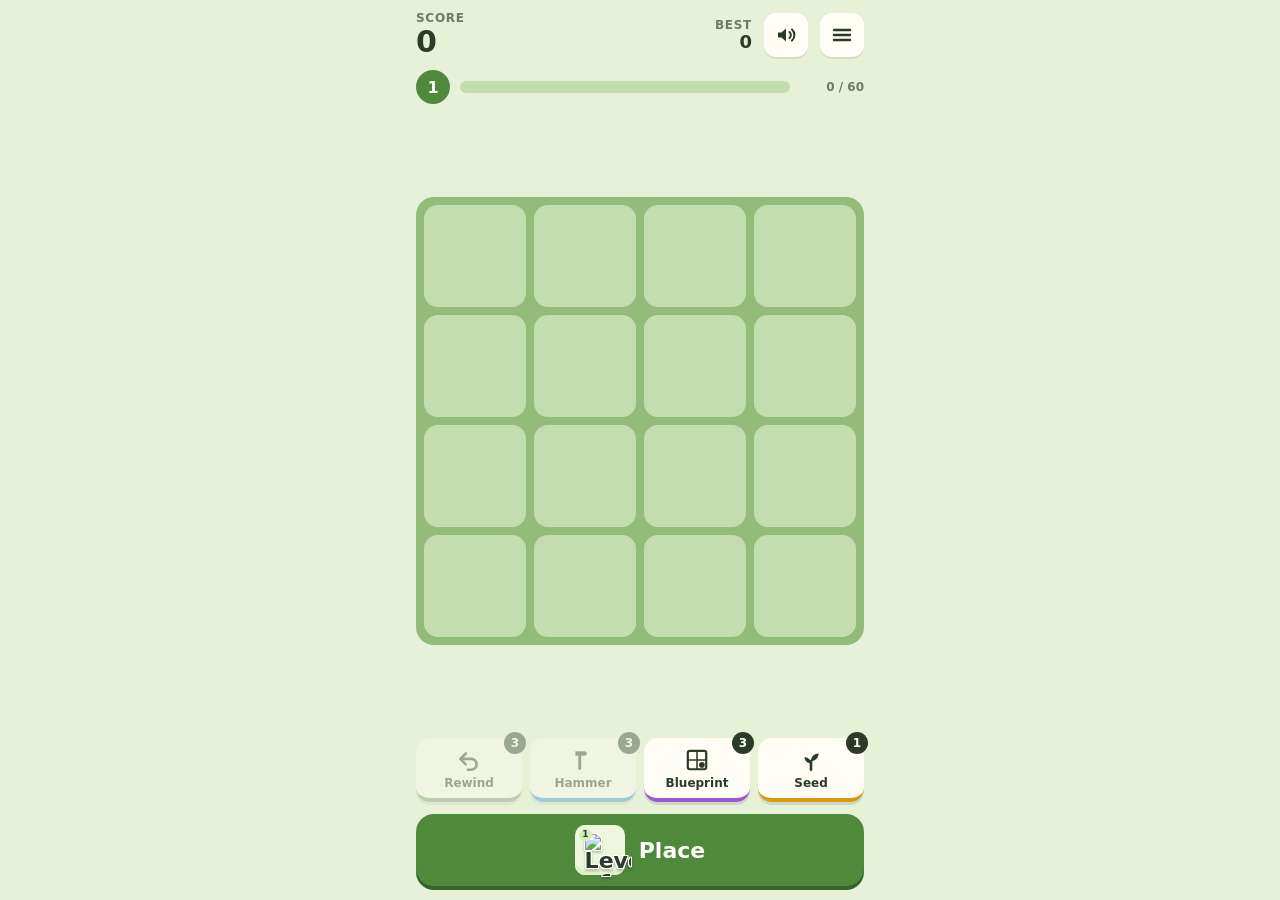
==== index.html @ 5126c2ed "Initial Commit" ====
<!doctype html>
<html lang="en">
<head>
<meta charset="utf-8">
<meta name="viewport" content="width=device-width, initial-scale=1, viewport-fit=cover, user-scalable=no">
<meta name="theme-color" content="#e6f1d8">
<meta name="apple-mobile-web-app-capable" content="yes">
<meta name="mobile-web-app-capable" content="yes">
<title>Peeble Merge</title>
<meta name="description" content="4x4 merge game">
<meta property="og:type" content="website">
<meta property="og:title" content="Peeble Merge">
<meta property="og:description" content="4x4 merge game">
<meta property="og:image" content="preview.png">
<meta property="og:image:width" content="1200">
<meta property="og:image:height" content="630">
<meta property="og:image:alt" content="A 4x4 game board">
<meta name="twitter:card" content="summary_large_image">
<link rel="icon" type="image/svg+xml" href="favicon.svg">
<link rel="apple-touch-icon" href="apple-touch-icon.png">
<link rel="stylesheet" href="style.css">
</head>
<body>
<div id="app">
  <header class="top">
    <div class="stat">
      <span class="stat-label">Score</span>
      <span class="stat-value" id="score">0</span>
    </div>
    <div class="stat stat-right">
      <span class="stat-label">Best</span>
      <span class="stat-value small" id="best">0</span>
    </div>
    <button class="icon-btn" id="sound-btn" aria-label="Sound on">
      <svg viewBox="0 0 24 24" aria-hidden="true"><path d="M4 9.5h3.5L12 5.5v13l-4.5-4H4z" fill="currentColor"/><path class="sound-waves" d="M15.5 9a4 4 0 0 1 0 6M18 6.5a7.5 7.5 0 0 1 0 11" stroke="currentColor" stroke-width="2" stroke-linecap="round" fill="none"/><path class="sound-off" d="M16 9.5l5 5M21 9.5l-5 5" stroke="currentColor" stroke-width="2.2" stroke-linecap="round"/></svg>
    </button>
    <button class="icon-btn" id="menu-btn" aria-label="Menu">
      <svg viewBox="0 0 24 24" aria-hidden="true"><path d="M4 7h16M4 12h16M4 17h16" stroke="currentColor" stroke-width="2.4" stroke-linecap="round" fill="none"/></svg>
    </button>
  </header>

  <div class="level-bar" title="Merges fill this bar. Each level gives a random item.">
    <span class="plv" id="plv">1</span>
    <div class="xp-track"><div class="xp-fill" id="xp-fill"></div></div>
    <span class="xp-text" id="xp-text">0 / 60</span>
  </div>

  <div class="board-wrap" id="board-wrap">
    <div class="board" id="board"></div>
    <div class="drop-toast" id="drop-toast" hidden></div>
  </div>

  <div class="tool-area">
  <div class="seed-picker" id="seed-picker" hidden></div>
  <div class="tools" id="tools">
    <button class="tool" data-tool="hammer" title="Destroy a block">
      <svg viewBox="0 0 24 24" aria-hidden="true"><path d="M5 4h9l2 2-2 2H5z" fill="currentColor"/><path d="M9 8v12" stroke="currentColor" stroke-width="2.6" stroke-linecap="round"/></svg>
      <span class="tool-name">Hammer</span><span class="badge" data-count="hammer">0</span>
    </button>
    <button class="tool" data-tool="rewind" title="Undo the last placement or merge">
      <svg viewBox="0 0 24 24" aria-hidden="true"><path d="M9 6 4 11l5 5" stroke="currentColor" stroke-width="2.4" fill="none" stroke-linecap="round" stroke-linejoin="round"/><path d="M4.5 11H14a5 5 0 0 1 0 10h-3" stroke="currentColor" stroke-width="2.4" fill="none" stroke-linecap="round"/></svg>
      <span class="tool-name">Rewind</span><span class="badge" data-count="rewind">0</span>
    </button>
    <button class="tool" data-tool="blueprint" title="Place the next block on a tile you pick">
      <svg viewBox="0 0 24 24" aria-hidden="true"><rect x="3.5" y="3.5" width="17" height="17" rx="2" stroke="currentColor" stroke-width="2" fill="none"/><path d="M3.5 12h17M12 3.5v17" stroke="currentColor" stroke-width="1.4"/><circle cx="16.5" cy="16.5" r="2.6" fill="currentColor"/></svg>
      <span class="tool-name">Blueprint</span><span class="badge" data-count="blueprint">0</span>
    </button>
    <button class="tool" data-tool="seed" title="Place a level 1 to 5 block">
      <svg viewBox="0 0 24 24" aria-hidden="true"><path d="M12 21v-8" stroke="currentColor" stroke-width="2.4" stroke-linecap="round"/><path d="M12 13c0-4 3-7 7-7 0 4-3 7-7 7zM12 15c0-3-2.5-5.5-6-5.5 0 3 2.5 5.5 6 5.5z" fill="currentColor"/></svg>
      <span class="tool-name">Seed</span><span class="badge" data-count="seed">0</span>
    </button>
  </div>
  </div>

  <button class="place-btn" id="place-btn">
    <span class="next-tile" id="next-tile"></span>
    <span class="place-label">Place</span>
  </button>
</div>

<div class="overlay" id="overlay" hidden>
  <div class="sheet" id="sheet" role="dialog" aria-modal="true"></div>
</div>

<script type="module" src="js/main.js"></script>
</body>
</html>
---- style.css ----
:root {
  --bg: #e6f1d8;
  --panel: #fffdf5;
  --ink: #2c3a28;
  --muted: #6c7b64;
  --accent: #4f8a3c;
  --accent-ink: #ffffff;
  --board: #93bb79;
  --cell: #c4ddae;
  --select: #ffffff;
  --target: #fff3a8;
  --danger: #d9534f;
  --gap: 8px;
  --radius: 14px;
}

* { box-sizing: border-box; }

html, body {
  margin: 0;
  height: 100%;
  background: var(--bg);
  color: var(--ink);
  font-family: system-ui, -apple-system, "Segoe UI", Roboto, sans-serif;
  overscroll-behavior: none;
  -webkit-user-select: none;
  user-select: none;
  -webkit-tap-highlight-color: transparent;
  -webkit-touch-callout: none;
}

button {
  font: inherit;
  color: inherit;
  border: 0;
  cursor: pointer;
  touch-action: manipulation;
}

button:disabled { cursor: default; }

#app {
  max-width: 480px;
  margin: 0 auto;
  min-height: 100dvh;
  display: flex;
  flex-direction: column;
  gap: 12px;
  padding: max(12px, env(safe-area-inset-top)) 16px max(14px, env(safe-area-inset-bottom));
}

/* Header */

.top {
  display: flex;
  align-items: center;
  gap: 12px;
}

.stat { display: flex; flex-direction: column; line-height: 1.1; }
.stat-right { margin-left: auto; text-align: right; }
.stat-label { font-size: 12px; font-weight: 600; color: var(--muted); text-transform: uppercase; letter-spacing: 0.06em; }
.stat-value { font-size: 30px; font-weight: 800; font-variant-numeric: tabular-nums; }
.stat-value.small { font-size: 18px; font-weight: 700; }

.icon-btn {
  width: 44px;
  height: 44px;
  border-radius: 12px;
  background: var(--panel);
  display: grid;
  place-items: center;
  box-shadow: 0 2px 0 rgba(0, 0, 0, 0.08);
}
.icon-btn svg { width: 24px; height: 24px; }
#sound-btn .sound-off { display: none; }
#sound-btn.muted { color: var(--muted); }
#sound-btn.muted .sound-off { display: inline; }
#sound-btn.muted .sound-waves { display: none; }

/* Level bar */

.level-bar {
  display: flex;
  align-items: center;
  gap: 10px;
}

.plv {
  min-width: 34px;
  height: 34px;
  padding: 0 6px;
  border-radius: 17px;
  background: var(--accent);
  color: var(--accent-ink);
  display: grid;
  place-items: center;
  font-weight: 800;
  font-size: 16px;
  font-variant-numeric: tabular-nums;
}
.plv.bump { animation: merge-pop 0.4s ease-out; }

.xp-track {
  flex: 1;
  height: 12px;
  border-radius: 6px;
  background: var(--cell);
  overflow: hidden;
}
.xp-fill {
  height: 100%;
  width: 0;
  border-radius: 6px;
  background: linear-gradient(90deg, #8fd17f, var(--accent));
  transition: width 0.35s ease-out;
}
.xp-text {
  min-width: 64px;
  text-align: right;
  font-size: 12px;
  font-weight: 600;
  color: var(--muted);
  font-variant-numeric: tabular-nums;
}

/* Level-up drop */

.drop-toast {
  position: absolute;
  z-index: 40;
  left: 50%;
  top: 18%;
  transform: translateX(-50%);
  min-width: 190px;
  padding: 14px 18px 12px;
  border-radius: 18px;
  background: var(--panel);
  border: 3px solid var(--rc, var(--accent));
  box-shadow: 0 10px 28px rgba(0, 0, 0, 0.25);
  text-align: center;
  pointer-events: none;
  animation: toast 2.2s ease-in-out forwards;
}
.drop-toast[hidden] { display: none; }
.drop-toast .toast-level { font-size: 13px; font-weight: 700; color: var(--muted); text-transform: uppercase; letter-spacing: 0.08em; }
.drop-toast .toast-item { white-space: nowrap; display: flex; align-items: center; justify-content: center; gap: 8px; margin: 6px 0 4px; font-size: 22px; font-weight: 800; }
.drop-toast .toast-item svg { width: 30px; height: 30px; color: var(--rc, var(--ink)); }
.drop-toast .toast-rarity { font-size: 13px; font-weight: 800; color: var(--rc, var(--muted)); text-transform: uppercase; letter-spacing: 0.1em; }

[data-rarity="0"] { --rc: #7f9474; }
[data-rarity="1"] { --rc: #3f8fd2; }
[data-rarity="2"] { --rc: #9b59d0; }
[data-rarity="3"] { --rc: #d99a12; }

@keyframes toast {
  0% { opacity: 0; transform: translateX(-50%) scale(0.7); }
  12% { opacity: 1; transform: translateX(-50%) scale(1.05); }
  18% { transform: translateX(-50%) scale(1); }
  82% { opacity: 1; transform: translateX(-50%) scale(1); }
  100% { opacity: 0; transform: translateX(-50%) translateY(-12px); }
}

/* Board */

.board-wrap {
  position: relative;
  width: min(100%, calc(100dvh - 340px));
  min-width: 240px;
  aspect-ratio: 1;
  margin: auto;
}

.board {
  position: absolute;
  inset: 0;
  display: grid;
  grid-template-columns: repeat(4, 1fr);
  grid-template-rows: repeat(4, 1fr);
  gap: var(--gap);
  padding: var(--gap);
  background: var(--board);
  border-radius: calc(var(--radius) + 4px);
  touch-action: none;
}

.cell {
  position: relative;
  background: var(--cell);
  border-radius: var(--radius);
}

.cell.can-place::after {
  content: "";
  position: absolute;
  inset: 4px;
  border: 3px dashed var(--accent);
  border-radius: calc(var(--radius) - 4px);
  animation: breathe 1.2s ease-in-out infinite;
}

.block {
  position: absolute;
  inset: 0;
  border-radius: var(--radius);
  display: grid;
  place-items: center;
  background: var(--c);
  color: var(--t);
  box-shadow: inset 0 -5px 0 rgba(0, 0, 0, 0.16);
  font-weight: 800;
  font-size: clamp(20px, 8vmin, 38px);
  line-height: 1;
  transition: transform 0.1s, opacity 0.1s;
}

.block .lv { font-size: 0.36em; font-weight: 700; opacity: 0.75; margin-bottom: -0.15em; }
.block .num { display: block; }
.block-inner { display: flex; flex-direction: column; align-items: center; }

.themed .block {
  background: var(--c);
  background: color-mix(in srgb, var(--c) 38%, #fffdf5);
  box-shadow: inset 0 -5px 0 color-mix(in srgb, var(--c) 75%, #fffdf5);
}
.block .icon {
  width: 70%;
  height: 70%;
  object-fit: contain;
  pointer-events: none;
  -webkit-user-drag: none;
  /* Four offset white shadows trace the icon's outline, then a soft shadow sits under it. */
  --o: 2px;
  filter:
    drop-shadow(var(--o) 0 0 #ffffff) drop-shadow(calc(-1 * var(--o)) 0 0 #ffffff)
    drop-shadow(0 var(--o) 0 #ffffff) drop-shadow(0 calc(-1 * var(--o)) 0 #ffffff)
    drop-shadow(0 2px 1px rgba(0, 0, 0, 0.2));
}
.next-tile .block .icon, .seed-option .block .icon, .collection .block .icon { --o: 1px; }
.block .corner {
  position: absolute;
  top: 4px;
  left: 4px;
  min-width: 1.5em;
  padding: 0.15em 0.35em;
  border-radius: 0.8em;
  background: var(--c);
  color: var(--t);
  font-size: max(9px, 0.32em);
  font-weight: 800;
  line-height: 1;
  text-align: center;
}
.collection .block .corner, .seed-option .block .corner { display: none; }

.themes {
  display: grid;
  grid-template-columns: repeat(auto-fill, minmax(104px, 1fr));
  gap: 8px;
  margin-bottom: 18px;
}
.volumes { margin-bottom: 18px; }
.volume-row {
  display: grid;
  grid-template-columns: 64px 1fr 44px;
  align-items: center;
  gap: 10px;
  height: 44px;
  font-size: 15px;
  font-weight: 600;
}
.volume-row output {
  text-align: right;
  font-size: 13px;
  color: var(--muted);
  font-variant-numeric: tabular-nums;
}
.volume-row input[type="range"] {
  width: 100%;
  height: 32px;
  margin: 0;
  background: transparent;
  accent-color: var(--accent);
  -webkit-appearance: none;
  appearance: none;
  touch-action: pan-x;
}
.volume-row input[type="range"]::-webkit-slider-runnable-track { height: 8px; border-radius: 4px; background: var(--cell); }
.volume-row input[type="range"]::-moz-range-track { height: 8px; border-radius: 4px; background: var(--cell); }
.volume-row input[type="range"]::-moz-range-progress { height: 8px; border-radius: 4px; background: var(--accent); }
.volume-row input[type="range"]::-webkit-slider-thumb {
  -webkit-appearance: none;
  width: 26px;
  height: 26px;
  margin-top: -9px;
  border-radius: 50%;
  background: var(--accent);
  border: 3px solid #ffffff;
  box-shadow: 0 1px 4px rgba(0, 0, 0, 0.3);
}
.volume-row input[type="range"]::-moz-range-thumb {
  width: 20px;
  height: 20px;
  border-radius: 50%;
  background: var(--accent);
  border: 3px solid #ffffff;
  box-shadow: 0 1px 4px rgba(0, 0, 0, 0.3);
}

.theme-btn {
  display: flex;
  flex-direction: column;
  align-items: center;
  gap: 6px;
  padding: 10px 6px;
  border-radius: 14px;
  background: #eef2e8;
  font-size: 14px;
  font-weight: 700;
  border: 3px solid transparent;
}
.theme-btn.active { border-color: var(--accent); background: #ffffff; }
.theme-preview { display: flex; gap: 2px; height: 28px; align-items: center; }
.theme-preview img {
  width: 26px;
  height: 26px;
  filter: drop-shadow(1px 0 0 #ffffff) drop-shadow(-1px 0 0 #ffffff) drop-shadow(0 1px 0 #ffffff) drop-shadow(0 -1px 0 #ffffff);
}
.theme-nums { font-weight: 800; color: var(--muted); letter-spacing: 0.1em; }

.block.max { box-shadow: inset 0 -5px 0 rgba(0, 0, 0, 0.2), inset 0 0 0 4px #ffd75e; }

.cell.selected .block { transform: scale(1.06); box-shadow: inset 0 -5px 0 rgba(0, 0, 0, 0.16), 0 0 0 4px var(--select); }
.cell.target::after, .cell.hammer-target::after {
  content: "";
  position: absolute;
  inset: -3px;
  border-radius: calc(var(--radius) + 3px);
  pointer-events: none;
}
.cell.target::after { box-shadow: 0 0 0 4px var(--target); animation: breathe 0.9s ease-in-out infinite; }
.cell.hammer-target::after { box-shadow: 0 0 0 3px var(--danger); }
.cell.drop-hover .block { transform: scale(1.1); }
.cell.dragging .block { opacity: 0.35; }

.ghost {
  position: fixed;
  z-index: 50;
  pointer-events: none;
  transform: translate(-50%, -50%) scale(1.08);
  box-shadow: 0 10px 20px rgba(0, 0, 0, 0.25), inset 0 -5px 0 rgba(0, 0, 0, 0.16);
  inset: auto;
  transition: none;
}

.pop { animation: pop 0.22s ease-out; }
.merge-pop { animation: merge-pop 0.3s ease-out; }
.smash { animation: smash 0.25s ease-in forwards; }

.float {
  position: absolute;
  z-index: 20;
  pointer-events: none;
  font-weight: 800;
  font-size: 18px;
  color: #ffffff;
  text-shadow: 0 1px 3px rgba(0, 0, 0, 0.5);
  transform: translate(-50%, -50%);
  animation: float-up 0.8s ease-out forwards;
}

/* Tools */

.tools {
  display: grid;
  grid-template-columns: repeat(4, 1fr);
  gap: 8px;
}

.tool {
  position: relative;
  height: 64px;
  border-radius: 14px;
  background: var(--panel);
  display: flex;
  flex-direction: column;
  align-items: center;
  justify-content: center;
  gap: 3px;
  box-shadow: 0 3px 0 rgba(0, 0, 0, 0.1);
}
.tool svg { width: 26px; height: 26px; }
.tool-name { font-size: 12px; font-weight: 600; }
.tool { border-bottom: 4px solid var(--rc, transparent); }
.tool:disabled { opacity: 0.4; }
.tool.gain { animation: merge-pop 0.45s ease-out; }
.tool.rescue { animation: rescue 1s ease-in-out infinite; }
@keyframes rescue {
  50% { transform: scale(1.06); box-shadow: 0 0 0 4px var(--target), 0 3px 0 rgba(0, 0, 0, 0.1); }
}
.badge.full { background: #d99a12; }
.tool.active { background: var(--accent); color: var(--accent-ink); }
.tool.active[data-tool="hammer"] { background: var(--danger); }

.badge {
  position: absolute;
  top: -6px;
  right: -4px;
  min-width: 22px;
  height: 22px;
  padding: 0 6px;
  border-radius: 11px;
  background: var(--ink);
  color: #ffffff;
  font-size: 12px;
  font-weight: 700;
  display: grid;
  place-items: center;
}

.tool-area { position: relative; }

.seed-picker {
  position: absolute;
  z-index: 30;
  left: 0;
  right: 0;
  bottom: calc(100% + 10px);
  box-shadow: 0 6px 18px rgba(0, 0, 0, 0.2);
  display: grid;
  grid-template-columns: repeat(5, 1fr);
  gap: 8px;
  padding: 8px;
  border-radius: 14px;
  background: var(--panel);
}
.seed-picker[hidden] { display: none; }
.seed-option {
  position: relative;
  aspect-ratio: 1;
  border-radius: 10px;
  background: transparent;
  padding: 0;
}
.seed-option .block { font-size: 20px; border-radius: 10px; }

/* Place button */

.place-btn {
  height: 72px;
  border-radius: 18px;
  background: var(--accent);
  color: var(--accent-ink);
  display: flex;
  align-items: center;
  justify-content: center;
  gap: 14px;
  font-size: 22px;
  font-weight: 800;
  box-shadow: 0 4px 0 #36632a;
}
.place-btn:active:not(:disabled) { transform: translateY(2px); box-shadow: 0 2px 0 #36632a; }
.place-btn:disabled { opacity: 0.45; }

.next-tile {
  position: relative;
  width: 50px;
  height: 50px;
}
.next-tile .block { font-size: 22px; border-radius: 10px; }

/* Overlay */

.overlay {
  position: fixed;
  inset: 0;
  z-index: 100;
  background: rgba(30, 40, 25, 0.55);
  display: grid;
  place-items: center;
  padding: 16px;
}
.overlay[hidden] { display: none; }

.sheet {
  width: min(560px, calc(100vw - 32px));
  max-height: calc(100dvh - 32px);
  overflow-y: auto;
  background: var(--panel);
  border-radius: 20px;
  padding: 22px 20px 20px;
  animation: pop 0.2s ease-out;
}
.sheet h2 { margin: 0 0 12px; font-size: 22px; }
.sheet p, .sheet li { font-size: 15px; line-height: 1.45; }
.sheet ul { padding-left: 20px; margin: 8px 0 14px; }

.result-row {
  display: flex;
  justify-content: space-between;
  align-items: center;
  padding: 10px 0;
  border-bottom: 1px solid rgba(0, 0, 0, 0.08);
  font-size: 16px;
}
.result-row strong { font-size: 20px; font-variant-numeric: tabular-nums; }
.new-best { color: var(--accent); font-weight: 800; margin: 10px 0 0; }

.sheet-actions { display: flex; flex-direction: column; gap: 10px; margin-top: 18px; }
.btn {
  height: 52px;
  border-radius: 14px;
  font-weight: 700;
  font-size: 17px;
  background: #e9eee2;
}
.btn.primary { background: var(--accent); color: var(--accent-ink); }
.btn.danger { background: var(--danger); color: #ffffff; }

.collection {
  display: grid;
  grid-template-columns: repeat(7, 1fr);
  gap: 6px;
  margin: 8px 0 4px;
}
.collection .slot { position: relative; aspect-ratio: 1; border-radius: 8px; background: #e2e8da; }
.collection .block { font-size: 14px; border-radius: 8px; box-shadow: inset 0 -3px 0 rgba(0, 0, 0, 0.16); }

@keyframes pop {
  0% { transform: scale(0.6); opacity: 0; }
  70% { transform: scale(1.06); opacity: 1; }
  100% { transform: scale(1); }
}
@keyframes merge-pop {
  0% { transform: scale(0.8); }
  50% { transform: scale(1.18); }
  100% { transform: scale(1); }
}
@keyframes smash {
  to { transform: scale(0.2) rotate(20deg); opacity: 0; }
}
@keyframes float-up {
  0% { opacity: 0; transform: translate(-50%, -30%); }
  20% { opacity: 1; }
  100% { opacity: 0; transform: translate(-50%, -150%); }
}
@keyframes breathe {
  50% { opacity: 0.45; }
}

@media (prefers-reduced-motion: reduce) {
  *, *::before, *::after { animation-duration: 0.01ms !important; animation-iteration-count: 1 !important; }
}
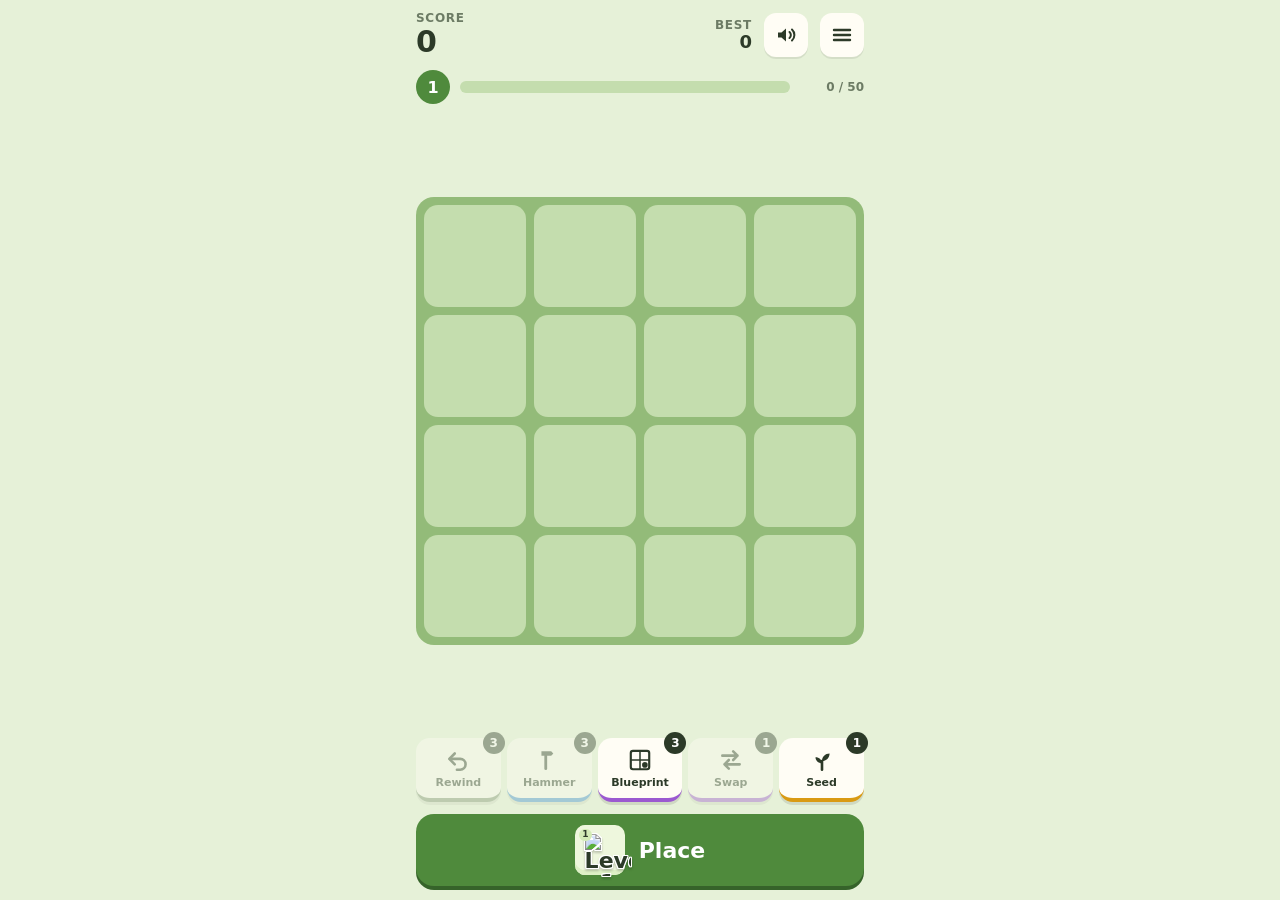
==== commit 012b30e0: "Swap Item" ====
--- a/index.html
+++ b/index.html
@@ -11,7 +11,8 @@
 <meta property="og:type" content="website">
 <meta property="og:title" content="Peeble Merge">
 <meta property="og:description" content="4x4 merge game">
-<meta property="og:image" content="preview.png">
+<meta property="og:url" content="https://maplesugarstone.github.io/PeebleMerge/">
+<meta property="og:image" content="https://maplesugarstone.github.io/PeebleMerge/preview.png">
 <meta property="og:image:width" content="1200">
 <meta property="og:image:height" content="630">
 <meta property="og:image:alt" content="A 4x4 game board">
@@ -65,6 +66,10 @@
       <svg viewBox="0 0 24 24" aria-hidden="true"><rect x="3.5" y="3.5" width="17" height="17" rx="2" stroke="currentColor" stroke-width="2" fill="none"/><path d="M3.5 12h17M12 3.5v17" stroke="currentColor" stroke-width="1.4"/><circle cx="16.5" cy="16.5" r="2.6" fill="currentColor"/></svg>
       <span class="tool-name">Blueprint</span><span class="badge" data-count="blueprint">0</span>
     </button>
+    <button class="tool" data-tool="swap" title="Trade the places of two tiles">
+      <svg viewBox="0 0 24 24" aria-hidden="true"><path d="M4 8h14M14 4l4 4-4 4M20 16H6M10 12l-4 4 4 4" stroke="currentColor" stroke-width="2.4" fill="none" stroke-linecap="round" stroke-linejoin="round"/></svg>
+      <span class="tool-name">Swap</span><span class="badge" data-count="swap">0</span>
+    </button>
     <button class="tool" data-tool="seed" title="Place a level 1 to 5 block">
       <svg viewBox="0 0 24 24" aria-hidden="true"><path d="M12 21v-8" stroke="currentColor" stroke-width="2.4" stroke-linecap="round"/><path d="M12 13c0-4 3-7 7-7 0 4-3 7-7 7zM12 15c0-3-2.5-5.5-6-5.5 0 3 2.5 5.5 6 5.5z" fill="currentColor"/></svg>
       <span class="tool-name">Seed</span><span class="badge" data-count="seed">0</span>
--- a/style.css
+++ b/style.css
@@ -340,6 +340,14 @@
 }
 .cell.target::after { box-shadow: 0 0 0 4px var(--target); animation: breathe 0.9s ease-in-out infinite; }
 .cell.hammer-target::after { box-shadow: 0 0 0 3px var(--danger); }
+.cell.swap-target::after {
+  content: "";
+  position: absolute;
+  inset: -3px;
+  border-radius: calc(var(--radius) + 3px);
+  pointer-events: none;
+  box-shadow: 0 0 0 3px #9b59d0;
+}
 .cell.drop-hover .block { transform: scale(1.1); }
 .cell.dragging .block { opacity: 0.35; }
 
@@ -373,8 +381,8 @@
 
 .tools {
   display: grid;
-  grid-template-columns: repeat(4, 1fr);
-  gap: 8px;
+  grid-template-columns: repeat(5, 1fr);
+  gap: 6px;
 }
 
 .tool {
@@ -390,7 +398,7 @@
   box-shadow: 0 3px 0 rgba(0, 0, 0, 0.1);
 }
 .tool svg { width: 26px; height: 26px; }
-.tool-name { font-size: 12px; font-weight: 600; }
+.tool-name { font-size: 11px; font-weight: 600; }
 .tool { border-bottom: 4px solid var(--rc, transparent); }
 .tool:disabled { opacity: 0.4; }
 .tool.gain { animation: merge-pop 0.45s ease-out; }
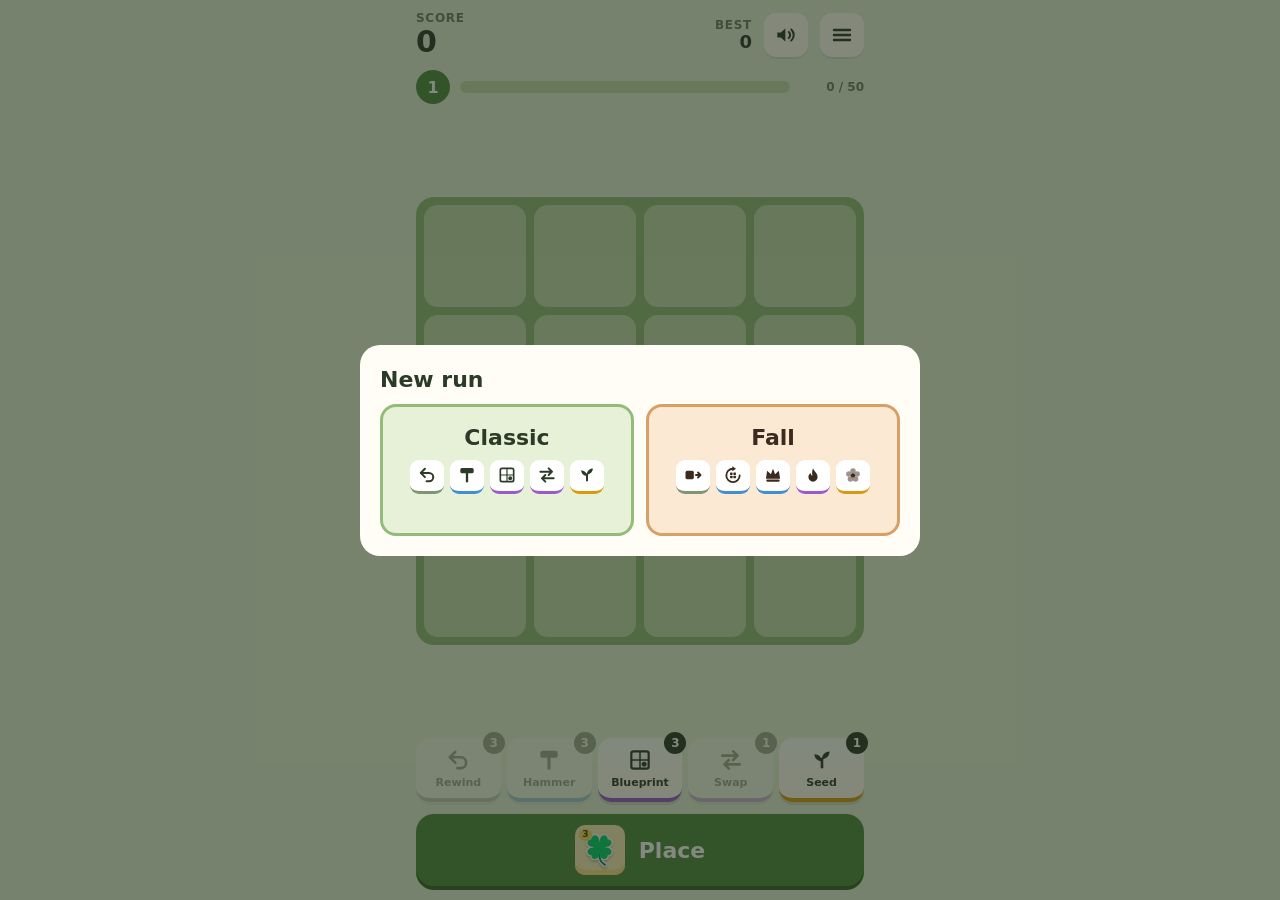
==== commit d92d87b4: "Added Fall" ====
--- a/index.html
+++ b/index.html
@@ -19,7 +19,7 @@
 <meta name="twitter:card" content="summary_large_image">
 <link rel="icon" type="image/svg+xml" href="favicon.svg">
 <link rel="apple-touch-icon" href="apple-touch-icon.png">
-<link rel="stylesheet" href="style.css">
+<link rel="stylesheet" href="style.css?v=dev">
 </head>
 <body>
 <div id="app">
@@ -33,7 +33,7 @@
       <span class="stat-value small" id="best">0</span>
     </div>
     <button class="icon-btn" id="sound-btn" aria-label="Sound on">
-      <svg viewBox="0 0 24 24" aria-hidden="true"><path d="M4 9.5h3.5L12 5.5v13l-4.5-4H4z" fill="currentColor"/><path class="sound-waves" d="M15.5 9a4 4 0 0 1 0 6M18 6.5a7.5 7.5 0 0 1 0 11" stroke="currentColor" stroke-width="2" stroke-linecap="round" fill="none"/><path class="sound-off" d="M16 9.5l5 5M21 9.5l-5 5" stroke="currentColor" stroke-width="2.2" stroke-linecap="round"/></svg>
+      <svg viewBox="0 0 24 24" aria-hidden="true"><path d="M3.3 9.5h3.5l4.5-4v13l-4.5-4H3.3z" fill="currentColor"/><path class="sound-waves" d="M14.8 9a4 4 0 0 1 0 6M17.3 6.5a7.5 7.5 0 0 1 0 11" stroke="currentColor" stroke-width="2" stroke-linecap="round" fill="none"/><path class="sound-off" d="M15.3 9.5l5 5M20.3 9.5l-5 5" stroke="currentColor" stroke-width="2.2" stroke-linecap="round"/></svg>
     </button>
     <button class="icon-btn" id="menu-btn" aria-label="Menu">
       <svg viewBox="0 0 24 24" aria-hidden="true"><path d="M4 7h16M4 12h16M4 17h16" stroke="currentColor" stroke-width="2.4" stroke-linecap="round" fill="none"/></svg>
@@ -52,29 +52,8 @@
   </div>
 
   <div class="tool-area">
-  <div class="seed-picker" id="seed-picker" hidden></div>
-  <div class="tools" id="tools">
-    <button class="tool" data-tool="hammer" title="Destroy a block">
-      <svg viewBox="0 0 24 24" aria-hidden="true"><path d="M5 4h9l2 2-2 2H5z" fill="currentColor"/><path d="M9 8v12" stroke="currentColor" stroke-width="2.6" stroke-linecap="round"/></svg>
-      <span class="tool-name">Hammer</span><span class="badge" data-count="hammer">0</span>
-    </button>
-    <button class="tool" data-tool="rewind" title="Undo the last placement or merge">
-      <svg viewBox="0 0 24 24" aria-hidden="true"><path d="M9 6 4 11l5 5" stroke="currentColor" stroke-width="2.4" fill="none" stroke-linecap="round" stroke-linejoin="round"/><path d="M4.5 11H14a5 5 0 0 1 0 10h-3" stroke="currentColor" stroke-width="2.4" fill="none" stroke-linecap="round"/></svg>
-      <span class="tool-name">Rewind</span><span class="badge" data-count="rewind">0</span>
-    </button>
-    <button class="tool" data-tool="blueprint" title="Place the next block on a tile you pick">
-      <svg viewBox="0 0 24 24" aria-hidden="true"><rect x="3.5" y="3.5" width="17" height="17" rx="2" stroke="currentColor" stroke-width="2" fill="none"/><path d="M3.5 12h17M12 3.5v17" stroke="currentColor" stroke-width="1.4"/><circle cx="16.5" cy="16.5" r="2.6" fill="currentColor"/></svg>
-      <span class="tool-name">Blueprint</span><span class="badge" data-count="blueprint">0</span>
-    </button>
-    <button class="tool" data-tool="swap" title="Trade the places of two tiles">
-      <svg viewBox="0 0 24 24" aria-hidden="true"><path d="M4 8h14M14 4l4 4-4 4M20 16H6M10 12l-4 4 4 4" stroke="currentColor" stroke-width="2.4" fill="none" stroke-linecap="round" stroke-linejoin="round"/></svg>
-      <span class="tool-name">Swap</span><span class="badge" data-count="swap">0</span>
-    </button>
-    <button class="tool" data-tool="seed" title="Place a level 1 to 5 block">
-      <svg viewBox="0 0 24 24" aria-hidden="true"><path d="M12 21v-8" stroke="currentColor" stroke-width="2.4" stroke-linecap="round"/><path d="M12 13c0-4 3-7 7-7 0 4-3 7-7 7zM12 15c0-3-2.5-5.5-6-5.5 0 3 2.5 5.5 6 5.5z" fill="currentColor"/></svg>
-      <span class="tool-name">Seed</span><span class="badge" data-count="seed">0</span>
-    </button>
-  </div>
+  <div class="picker" id="picker" hidden></div>
+  <div class="tools" id="tools"></div>
   </div>
 
   <button class="place-btn" id="place-btn">
@@ -87,6 +66,6 @@
   <div class="sheet" id="sheet" role="dialog" aria-modal="true"></div>
 </div>
 
-<script type="module" src="js/main.js"></script>
+<script type="module" src="js/main.js?v=dev"></script>
 </body>
 </html>
--- a/style.css
+++ b/style.css
@@ -4,6 +4,9 @@
   --ink: #2c3a28;
   --muted: #6c7b64;
   --accent: #4f8a3c;
+  --accent-light: #8fd17f;
+  --accent-dark: #36632a;
+  --soft: #eef2e8;
   --accent-ink: #ffffff;
   --board: #93bb79;
   --cell: #c4ddae;
@@ -12,6 +15,20 @@
   --danger: #d9534f;
   --gap: 8px;
   --radius: 14px;
+}
+
+:root[data-mode="fall"] {
+  --bg: #fbe9d4;
+  --panel: #fffaf2;
+  --ink: #3b2a1e;
+  --muted: #8a6b55;
+  --accent: #d9822b;
+  --accent-light: #f4b46a;
+  --accent-dark: #a65d14;
+  --soft: #f6e6d3;
+  --board: #d9a066;
+  --cell: #f0cc9f;
+  --target: #fff0b3;
 }
 
 * { box-sizing: border-box; }
@@ -112,7 +129,7 @@
   height: 100%;
   width: 0;
   border-radius: 6px;
-  background: linear-gradient(90deg, #8fd17f, var(--accent));
+  background: linear-gradient(90deg, var(--accent-light), var(--accent));
   transition: width 0.35s ease-out;
 }
 .xp-text {
@@ -182,13 +199,23 @@
   background: var(--board);
   border-radius: calc(var(--radius) + 4px);
   touch-action: none;
-}
-
+  isolation: isolate;
+}
+
+/* Tile backgrounds share one layer under every block, so a block moving across another tile is never covered by it. */
 .cell {
   position: relative;
+  border-radius: var(--radius);
+}
+.cell::before {
+  content: "";
+  position: absolute;
+  inset: 0;
+  z-index: -1;
+  border-radius: inherit;
   background: var(--cell);
-  border-radius: var(--radius);
-}
+}
+.cell .block.moving { z-index: 5; }
 
 .cell.can-place::after {
   content: "";
@@ -236,7 +263,7 @@
     drop-shadow(0 var(--o) 0 #ffffff) drop-shadow(0 calc(-1 * var(--o)) 0 #ffffff)
     drop-shadow(0 2px 1px rgba(0, 0, 0, 0.2));
 }
-.next-tile .block .icon, .seed-option .block .icon, .collection .block .icon { --o: 1px; }
+.next-tile .block .icon, .pick-option .block .icon, .collection .block .icon { --o: 1px; }
 .block .corner {
   position: absolute;
   top: 4px;
@@ -251,7 +278,7 @@
   line-height: 1;
   text-align: center;
 }
-.collection .block .corner, .seed-option .block .corner { display: none; }
+.collection .block .corner, .pick-option .block .corner { display: none; }
 
 .themes {
   display: grid;
@@ -314,7 +341,7 @@
   gap: 6px;
   padding: 10px 6px;
   border-radius: 14px;
-  background: #eef2e8;
+  background: var(--soft);
   font-size: 14px;
   font-weight: 700;
   border: 3px solid transparent;
@@ -330,24 +357,20 @@
 
 .block.max { box-shadow: inset 0 -5px 0 rgba(0, 0, 0, 0.2), inset 0 0 0 4px #ffd75e; }
 
-.cell.selected .block { transform: scale(1.06); box-shadow: inset 0 -5px 0 rgba(0, 0, 0, 0.16), 0 0 0 4px var(--select); }
-.cell.target::after, .cell.hammer-target::after {
+/* Block outlines sit on the block itself and inherit its corner radius, so they trace the tile's exact shape. */
+.cell.selected .block { transform: scale(1.06); }
+.cell.selected .block::after, .cell.target .block::after, .cell.hammer-target .block::after, .cell.swap-target .block::after, .cell.scoot-target .block::after {
   content: "";
   position: absolute;
-  inset: -3px;
-  border-radius: calc(var(--radius) + 3px);
+  inset: 0;
+  border-radius: inherit;
   pointer-events: none;
 }
-.cell.target::after { box-shadow: 0 0 0 4px var(--target); animation: breathe 0.9s ease-in-out infinite; }
-.cell.hammer-target::after { box-shadow: 0 0 0 3px var(--danger); }
-.cell.swap-target::after {
-  content: "";
-  position: absolute;
-  inset: -3px;
-  border-radius: calc(var(--radius) + 3px);
-  pointer-events: none;
-  box-shadow: 0 0 0 3px #9b59d0;
-}
+.cell.selected .block::after { box-shadow: 0 0 0 4px var(--select); }
+.cell.target .block::after { box-shadow: 0 0 0 4px var(--target); animation: breathe 0.9s ease-in-out infinite; }
+.cell.hammer-target .block::after { box-shadow: 0 0 0 3px var(--danger); }
+.cell.swap-target .block::after { box-shadow: 0 0 0 3px #9b59d0; }
+.cell.scoot-target .block::after { box-shadow: 0 0 0 4.5px #9b59d0; }
 .cell.drop-hover .block { transform: scale(1.1); }
 .cell.dragging .block { opacity: 0.35; }
 
@@ -428,7 +451,7 @@
 
 .tool-area { position: relative; }
 
-.seed-picker {
+.picker {
   position: absolute;
   z-index: 30;
   left: 0;
@@ -442,15 +465,43 @@
   border-radius: 14px;
   background: var(--panel);
 }
-.seed-picker[hidden] { display: none; }
-.seed-option {
+.picker[hidden] { display: none; }
+.pick-option {
   position: relative;
   aspect-ratio: 1;
   border-radius: 10px;
   background: transparent;
   padding: 0;
 }
-.seed-option .block { font-size: 20px; border-radius: 10px; }
+.pick-option .block { font-size: 20px; border-radius: 10px; }
+
+/* Spin handles */
+
+.spin-layer { position: absolute; inset: 0; z-index: 15; pointer-events: none; }
+.spin-layer[hidden] { display: none; }
+.spin-handle {
+  position: absolute;
+  width: 34px;
+  height: 34px;
+  margin: -17px 0 0 -17px;
+  border-radius: 50%;
+  background: var(--panel);
+  border: 3px solid var(--accent);
+  box-shadow: 0 2px 6px rgba(0, 0, 0, 0.25);
+  pointer-events: auto;
+}
+.spin-handle[hidden] { display: none; }
+.spin-art { position: absolute; inset: 0; width: 100%; height: 100%; overflow: visible; pointer-events: none; }
+.spin-arc { cursor: pointer; transition: opacity 0.12s; }
+.spin-layer.dragging .spin-handle { opacity: 0; }
+.spin-layer.dragging .spin-arc { opacity: 0.35; }
+.spin-layer.dragging .spin-arc.hot { opacity: 1; }
+.spin-arc:active { opacity: 0.7; }
+.arc-hit { fill: none; stroke: transparent; stroke-width: 40; stroke-linecap: round; pointer-events: stroke; }
+.arc-edge { fill: none; stroke: #ffffff; stroke-width: 12; stroke-linecap: round; filter: drop-shadow(0 1px 2px rgba(0, 0, 0, 0.3)); }
+.arc-edge-head { fill: #ffffff; stroke: #ffffff; stroke-width: 6; stroke-linejoin: round; filter: drop-shadow(0 1px 2px rgba(0, 0, 0, 0.3)); }
+.arc-line { fill: none; stroke: var(--accent); stroke-width: 6; stroke-linecap: round; }
+.arc-head { fill: var(--accent); pointer-events: visiblePainted; }
 
 /* Place button */
 
@@ -465,17 +516,50 @@
   gap: 14px;
   font-size: 22px;
   font-weight: 800;
-  box-shadow: 0 4px 0 #36632a;
-}
-.place-btn:active:not(:disabled) { transform: translateY(2px); box-shadow: 0 2px 0 #36632a; }
+  box-shadow: 0 4px 0 var(--accent-dark);
+}
+.place-btn:active:not(:disabled) { transform: translateY(2px); box-shadow: 0 2px 0 var(--accent-dark); }
 .place-btn:disabled { opacity: 0.45; }
 
 .next-tile {
   position: relative;
+  flex: none;
   width: 50px;
   height: 50px;
 }
 .next-tile .block { font-size: 22px; border-radius: 10px; }
+.next-tile .boost {
+  position: absolute;
+  top: -8px;
+  right: -10px;
+  padding: 2px 6px;
+  border-radius: 10px;
+  background: #ffd75e;
+  color: #4a3b00;
+  font-size: 13px;
+  font-weight: 800;
+}
+
+/* Mode picker */
+
+.modes { display: grid; grid-template-columns: repeat(auto-fit, minmax(200px, 1fr)); gap: 12px; }
+.mode-card {
+  display: flex;
+  flex-direction: column;
+  align-items: center;
+  gap: 10px;
+  padding: 18px 12px 14px;
+  border-radius: 16px;
+  background: var(--soft);
+  border: 3px solid transparent;
+}
+.mode-card[data-mode="classic"] { background: #e6f1d8; color: #2c3a28; border-color: #93bb79; }
+.mode-card[data-mode="fall"] { background: #fbe9d4; color: #3b2a1e; border-color: #d9a066; }
+.mode-name { font-size: 22px; font-weight: 800; }
+.mode-icons { display: flex; gap: 6px; }
+.mode-icon { width: 34px; height: 34px; border-radius: 9px; background: #ffffff; display: grid; place-items: center; border-bottom: 3px solid var(--rc); }
+.mode-icon svg { width: 20px; height: 20px; }
+.mode-best { font-size: 13px; font-weight: 600; opacity: 0.75; }
 
 /* Overlay */
 
@@ -520,7 +604,7 @@
   border-radius: 14px;
   font-weight: 700;
   font-size: 17px;
-  background: #e9eee2;
+  background: var(--soft);
 }
 .btn.primary { background: var(--accent); color: var(--accent-ink); }
 .btn.danger { background: var(--danger); color: #ffffff; }
@@ -531,7 +615,7 @@
   gap: 6px;
   margin: 8px 0 4px;
 }
-.collection .slot { position: relative; aspect-ratio: 1; border-radius: 8px; background: #e2e8da; }
+.collection .slot { position: relative; aspect-ratio: 1; border-radius: 8px; background: var(--soft); }
 .collection .block { font-size: 14px; border-radius: 8px; box-shadow: inset 0 -3px 0 rgba(0, 0, 0, 0.16); }
 
 @keyframes pop {
